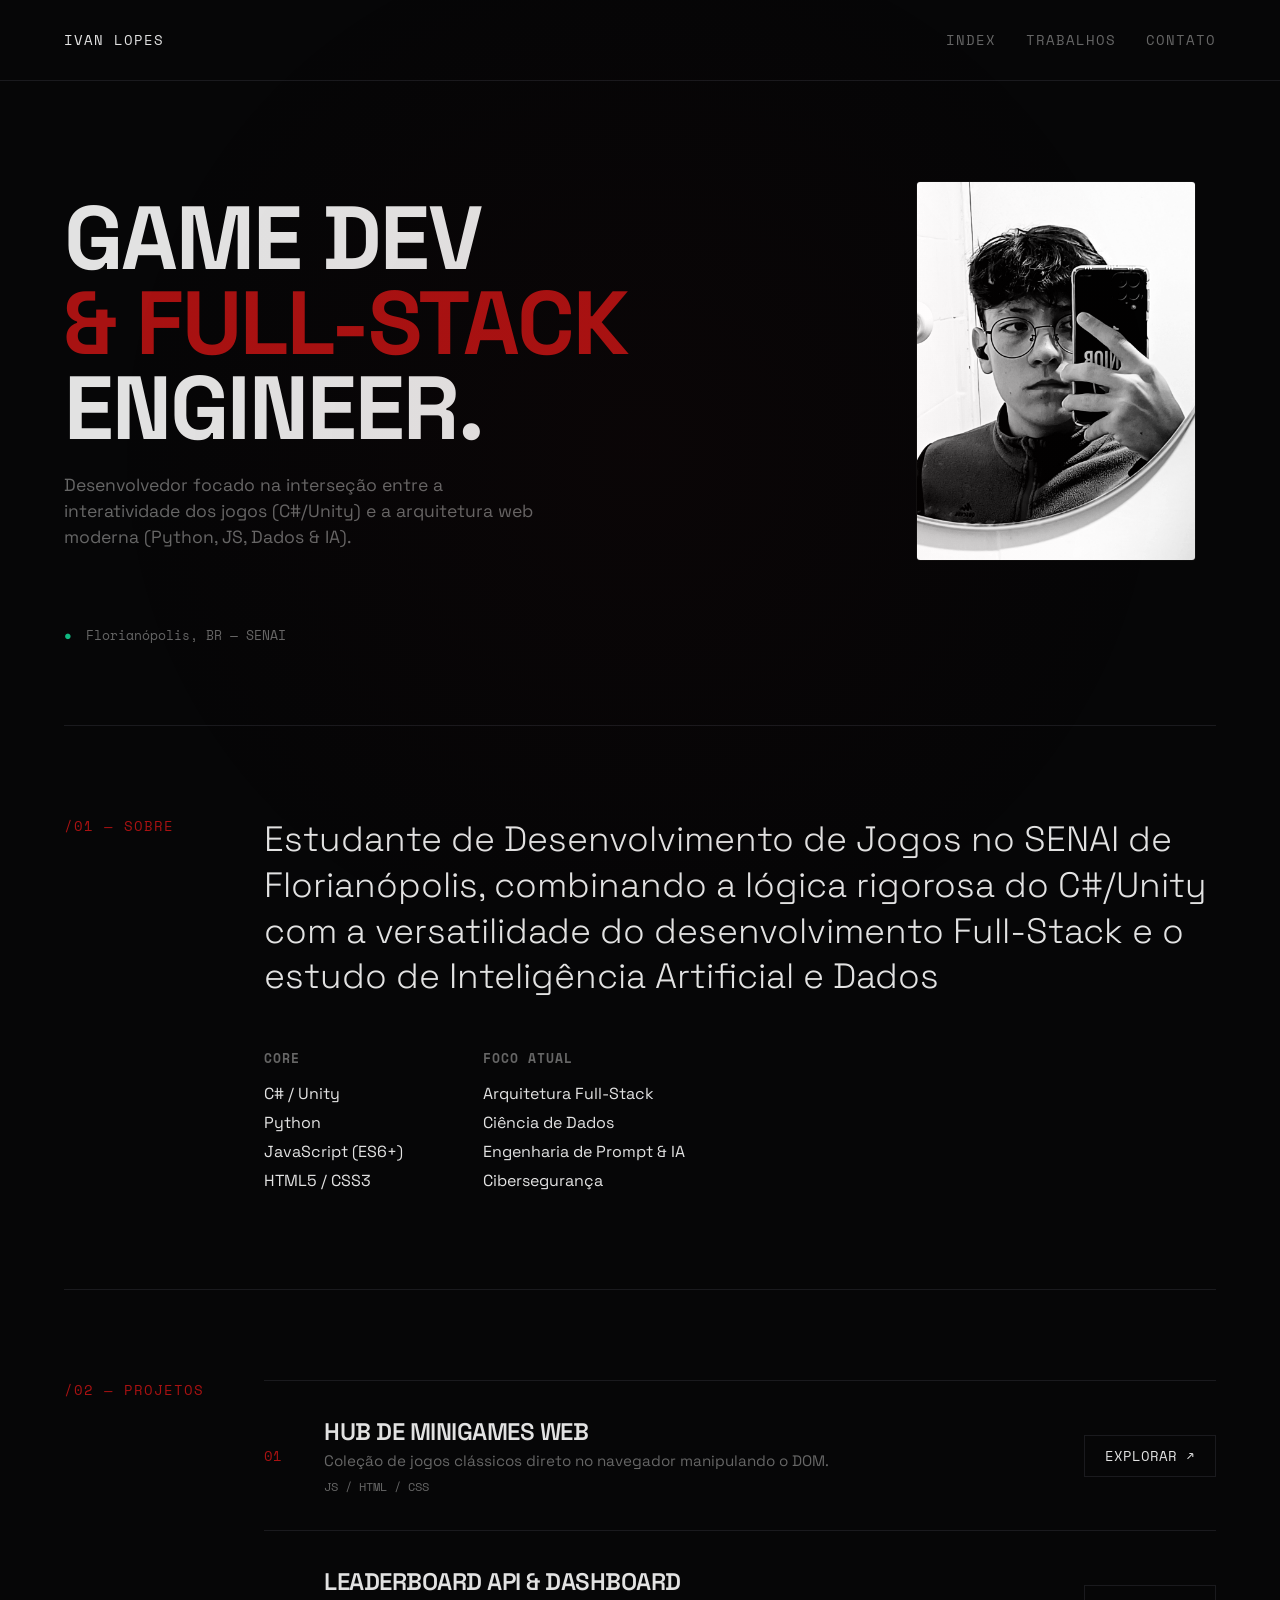
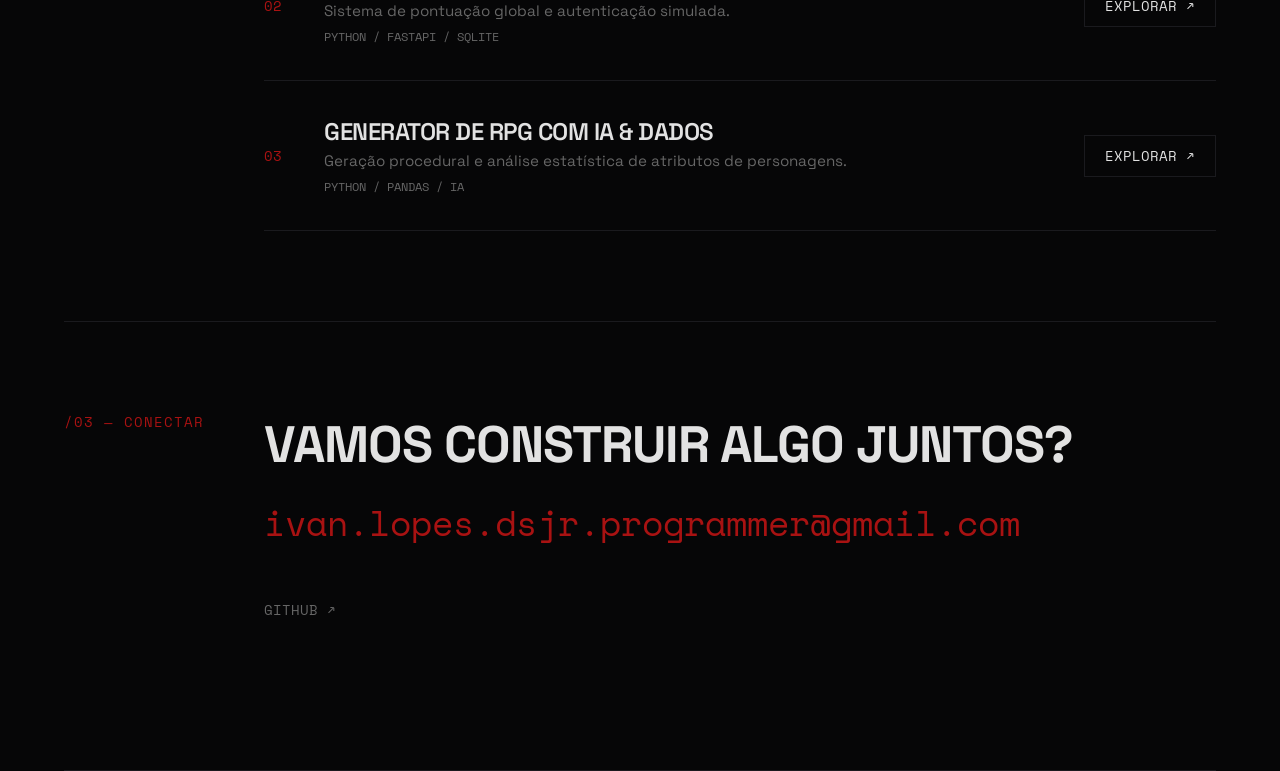
==== index.html @ 01b62b8e "Base Portifolio" ====
<!DOCTYPE html>
<html lang="pt-BR">
<head>
    <meta charset="UTF-8">
    <meta name="viewport" content="width=device-width, initial-scale=1.0">
    <title>Ivan Lopes | Game Dev & Full-Stack</title>
    <link rel="preconnect" href="https://fonts.googleapis.com">
    <link rel="preconnect" href="https://fonts.gstatic.com" crossorigin>
    <link href="https://fonts.googleapis.com/css2?family=Space+Grotesk:wght@300;400;600;700&family=Space+Mono&display=swap" rel="stylesheet">
    <link rel="stylesheet" href="style.css">
</head>
<body>

    <div class="noise-overlay"></div>

    <header>
        <div class="brand-id">IVAN LOPES<span></span></div>
        <nav>
            <a href="#sobre">INDEX</a>
            <a href="#projetos">TRABALHOS</a>
            <a href="#contato">CONTATO</a>
        </nav>
    </header>

    <main>
        <!-- Hero Editorial com Foto Integrada -->
        <section class="hero-editorial">
            <div class="hero-layout">
                <div class="hero-text-block">
                    <h1 class="hero-title">
                        GAME DEV<br>
                        <span class="red-accent">& FULL-STACK</span><br>
                        ENGINEER.
                    </h1>
                    <p class="bio-text">
                        Desenvolvedor focado na interseção entre a interatividade dos jogos (C#/Unity) e a arquitetura web moderna (Python, JS, Dados & IA).
                    </p>
                </div>
                <div class="hero-image-block">
                    <!-- Lembra-te de salvar a tua imagem como foto.jpg na mesma pasta -->
                    <img src="foto.jpg" alt="Ivan Lopes da Silva" class="profile-photo">
                </div>
            </div>

            <div class="hero-meta">
                <p class="status-tag"><span>●</span> Florianópolis, BR — SENAI</p>
            </div>
        </section>

        <!-- Seção Sobre -->
        <section id="sobre" class="editorial-section">
            <div class="section-label">/01 — SOBRE</div>
            <div class="editorial-content">
                <p class="big-statement">
                    Estudante de Desenvolvimento de Jogos no SENAI de Florianópolis, combinando a lógica rigorosa do C#/Unity com a versatilidade do desenvolvimento Full-Stack e o estudo de Inteligência Artificial e Dados
                </p>
                <div class="skills-list">
                    <div class="skill-column">
                        <h4>CORE</h4>
                        <ul>
                            <li>C# / Unity</li>
                            <li>Python</li>
                            <li>JavaScript (ES6+)</li>
                            <li>HTML5 / CSS3</li>
                        </ul>
                    </div>
                    <div class="skill-column">
                        <h4>FOCO ATUAL</h4>
                        <ul>
                            <li>Arquitetura Full-Stack</li>
                            <li>Ciência de Dados</li>
                            <li>Engenharia de Prompt & IA</li>
                            <li>Cibersegurança</li>
                        </ul>
                    </div>
                </div>
            </div>
        </section>

        <!-- Lista dos Protótipos -->
        <section id="projetos" class="editorial-section">
            <div class="section-label">/02 — PROJETOS</div>
            
            <div class="project-list">
                
                <article class="project-item">
                    <span class="p-num">01</span>
                    <div class="p-info">
                        <h3>HUB DE MINIGAMES WEB</h3>
                        <p>Coleção de jogos clássicos direto no navegador manipulando o DOM.</p>
                        <div class="p-techs">JS / HTML / CSS</div>
                    </div>
                    <a href="minigames.html" class="p-action">EXPLORAR ↗</a>
                </article>

                <article class="project-item">
                    <span class="p-num">02</span>
                    <div class="p-info">
                        <h3>LEADERBOARD API & DASHBOARD</h3>
                        <p>Sistema de pontuação global e autenticação simulada.</p>
                        <div class="p-techs">PYTHON / FASTAPI / SQLITE</div>
                    </div>
                    <a href="leaderboard.html" class="p-action">EXPLORAR ↗</a>
                </article>

                <article class="project-item">
                    <span class="p-num">03</span>
                    <div class="p-info">
                        <h3>GENERATOR DE RPG COM IA & DADOS</h3>
                        <p>Geração procedural e análise estatística de atributos de personagens.</p>
                        <div class="p-techs">PYTHON / PANDAS / IA</div>
                    </div>
                    <a href="generator.html" class="p-action">EXPLORAR ↗</a>
                </article>

            </div>
        </section>

        <!-- Footer -->
        <footer id="contato" class="editorial-section">
            <div class="section-label">/03 — CONECTAR</div>
            <div class="footer-main">
                <h2>VAMOS CONSTRUIR ALGO JUNTOS?</h2>
                <a href="mailto:ivan.lopes.dsjr.programmer@gmail.com" class="email-link">ivan.lopes.dsjr.programmer@gmail.com</a>
                
                <div class="footer-nav">
                    <a href="https://github.com" target="_blank">GITHUB ↗</a>
                </div>
            </div>
            <div class="copyright
---- style.css ----
/* RESET & BASE */
* {
    margin: 0;
    padding: 0;
    box-sizing: border-box;
}

:root {
    --bg-color: #060607;
    --text-color: #E2E2E2;
    --text-muted: #666666;
    --accent-red: #A81212;
    --accent-red-hover: #E61C1C;
    --accent-green: #10B981;
    --line-color: #1A1A1E;
    --font-main: 'Space Grotesk', sans-serif;
    --font-mono: 'Space Mono', monospace;
}

html {
    scroll-behavior: smooth;
    background-color: var(--bg-color);
    color: var(--text-color);
    font-family: var(--font-main);
}

body {
    overflow-x: hidden;
}

/* OVERLAY DE RUÍDO SUTIL */
.noise-overlay {
    position: fixed;
    top: 0; left: 0; width: 100vw; height: 100vh;
    background: radial-gradient(circle, rgba(168, 18, 18, 0.03) 0%, rgba(0,0,0,0) 70%);
    pointer-events: none;
    z-index: 999;
}

/* HEADER MINIMALISTA */
header {
    display: flex;
    justify-content: space-between;
    align-items: center;
    padding: 30px 5vw;
    border-bottom: 1px solid var(--line-color);
    font-family: var(--font-mono);
    font-size: 0.85rem;
    letter-spacing: 1px;
}

.brand-id span {
    color: var(--accent-red);
}

nav {
    display: flex;
    gap: 30px;
}

nav a {
    color: var(--text-muted);
    text-decoration: none;
    transition: color 0.3s;
}

nav a:hover {
    color: var(--accent-red-hover);
}

/* MAIN LAYOUT CONTAINER */
main {
    max-width: 1300px;
    margin: 0 auto;
    padding: 0 5vw;
}

/* HERO EDITORIAL COM FOTO */
.hero-editorial {
    padding: 100px 0 80px 0;
    border-bottom: 1px solid var(--line-color);
}

.hero-layout {
    display: grid;
    grid-template-columns: 1fr 300px;
    gap: 40px;
    align-items: center;
}

.hero-title {
    font-size: clamp(2.8rem, 7vw, 6.5rem);
    font-weight: 700;
    line-height: 0.95;
    letter-spacing: -2px;
    text-transform: uppercase;
}

.red-accent {
    color: var(--accent-red);
}

.hero-image-block {
    position: relative;
    width: 100%;
    max-width: 280px;
}

/* FOTO DO PERFIL CORRIGIDA */
.profile-photo {
    width: 100%;
    height: 380px;
    object-fit: cover;
    border-radius: 4px;
    border: 1px solid var(--line-color);
    filter: grayscale(100%) contrast(110%);
    transition: all 0.3s ease;
}

.profile-photo:hover {
    filter: grayscale(0%);
    border-color: var(--accent-red-hover);
    box-shadow: 0 0 15px rgba(168, 18, 18, 0.3);
}

.hero-meta {
    display: flex;
    justify-content: space-between;
    align-items: flex-end;
    margin-top: 60px;
    flex-wrap: wrap;
    gap: 30px;
}

.status-tag {
    font-family: var(--font-mono);
    font-size: 0.8rem;
    color: var(--text-muted);
}

.status-tag span {
    color: var(--accent-green);
    margin-right: 6px;
}

.bio-text {
    max-width: 480px;
    font-size: 1.1rem;
    color: var(--text-muted);
    line-height: 1.5;
    margin-top: 20px;
}

/* ESTRUTURA EDITORIAL / SEÇÕES */
.editorial-section {
    display: grid;
    grid-template-columns: 200px 1fr;
    padding: 90px 0;
    border-bottom: 1px solid var(--line-color);
}

.section-label {
    font-family: var(--font-mono);
    font-size: 0.85rem;
    color: var(--accent-red);
    letter-spacing: 1px;
}

.big-statement {
    font-size: clamp(1.4rem, 3vw, 2.2rem);
    font-weight: 300;
    line-height: 1.3;
    margin-bottom: 50px;
}

.skills-list {
    display: flex;
    gap: 80px;
}

.skill-column h4 {
    font-family: var(--font-mono);
    font-size: 0.8rem;
    color: var(--text-muted);
    margin-bottom: 15px;
    letter-spacing: 1px;
}

.skill-column ul {
    list-style: none;
}

.skill-column li {
    font-size: 1rem;
    margin-bottom: 8px;
    color: var(--text-color);
}

/* LISTA DE PROJETOS */
.project-list {
    display: flex;
    flex-direction: column;
}

.project-item {
    display: grid;
    grid-template-columns: 60px 1fr auto;
    align-items: center;
    padding: 35px 0;
    border-bottom: 1px solid var(--line-color);
    transition: background 0.3s;
}

.project-item:first-child {
    border-top: 1px solid var(--line-color);
}

.project-item:hover {
    background-color: rgba(168, 18, 18, 0.03);
}

.p-num {
    font-family: var(--font-mono);
    font-size: 0.9rem;
    color: var(--accent-red);
}

.p-info h3 {
    font-size: 1.5rem;
    font-weight: 600;
    letter-spacing: -0.5px;
    margin-bottom: 4px;
}

.p-info p {
    font-size: 0.95rem;
    color: var(--text-muted);
}

.p-techs {
    font-family: var(--font-mono);
    font-size: 0.75rem;
    color: var(--text-muted);
    margin-top: 8px;
}

.p-action {
    font-family: var(--font-mono);
    font-size: 0.85rem;
    color: var(--text-color);
    text-decoration: none;
    padding: 10px 20px;
    border: 1px solid var(--line-color);
    transition: all 0.3s;
}

.p-action:hover {
    border-color: var(--accent-red-hover);
    color: var(--accent-red-hover);
}

/* FOOTER EDITORIAL */
.footer-main h2 {
    font-size: clamp(1.8rem, 4vw, 3.5rem);
    font-weight: 700;
    letter-spacing: -1px;
    margin-bottom: 20px;
}

.email-link {
    display: inline-block;
    font-size: clamp(1.2rem, 3vw, 2.2rem);
    color: var(--accent-red);
    text-decoration: none;
    font-family: var(--font-mono);
    margin-bottom: 50px;
    transition: color 0.3s;
}

.email-link:hover {
    color: var(--accent-red-hover);
}

.footer-nav {
    display: flex;
    gap: 30px;
    margin-bottom: 60px;
}

.footer-nav a {
    font-family: var(--font-mono);
    color: var(--text-muted);
    text-decoration: none;
    font-size: 0.9rem;
    transition: color 0.3s;
}

.footer-nav a:hover {
    color: var(--text-color);
}

.copyright-line {
    display: flex;
    justify-content: space-between;
    font-family: var(--font-mono);
    font-size: 0.75rem;
    color: var(--text-muted);
    padding-top: 30px;
    border-top: 1px solid var(--line-color);
}

/* RESPONSIVIDADE */
@media (max-width: 850px) {
    .hero-layout {
        grid-template-columns: 1fr;
    }
    
    .hero-image-block {
        max-width: 100%;
        margin-top: 20px;
    }

    .profile-photo {
        height: 320px;
    }

    .editorial-section {
        grid-template-columns: 1fr;
        gap: 20px;
        padding: 50px 0;
    }

    .project-item {
        grid-template-columns: 1fr;
        gap: 15px;
    }

    .p-action {
        width: fit-content;
    }

    .skills-list {
        flex-direction: column;
        gap: 30px;
    }
}
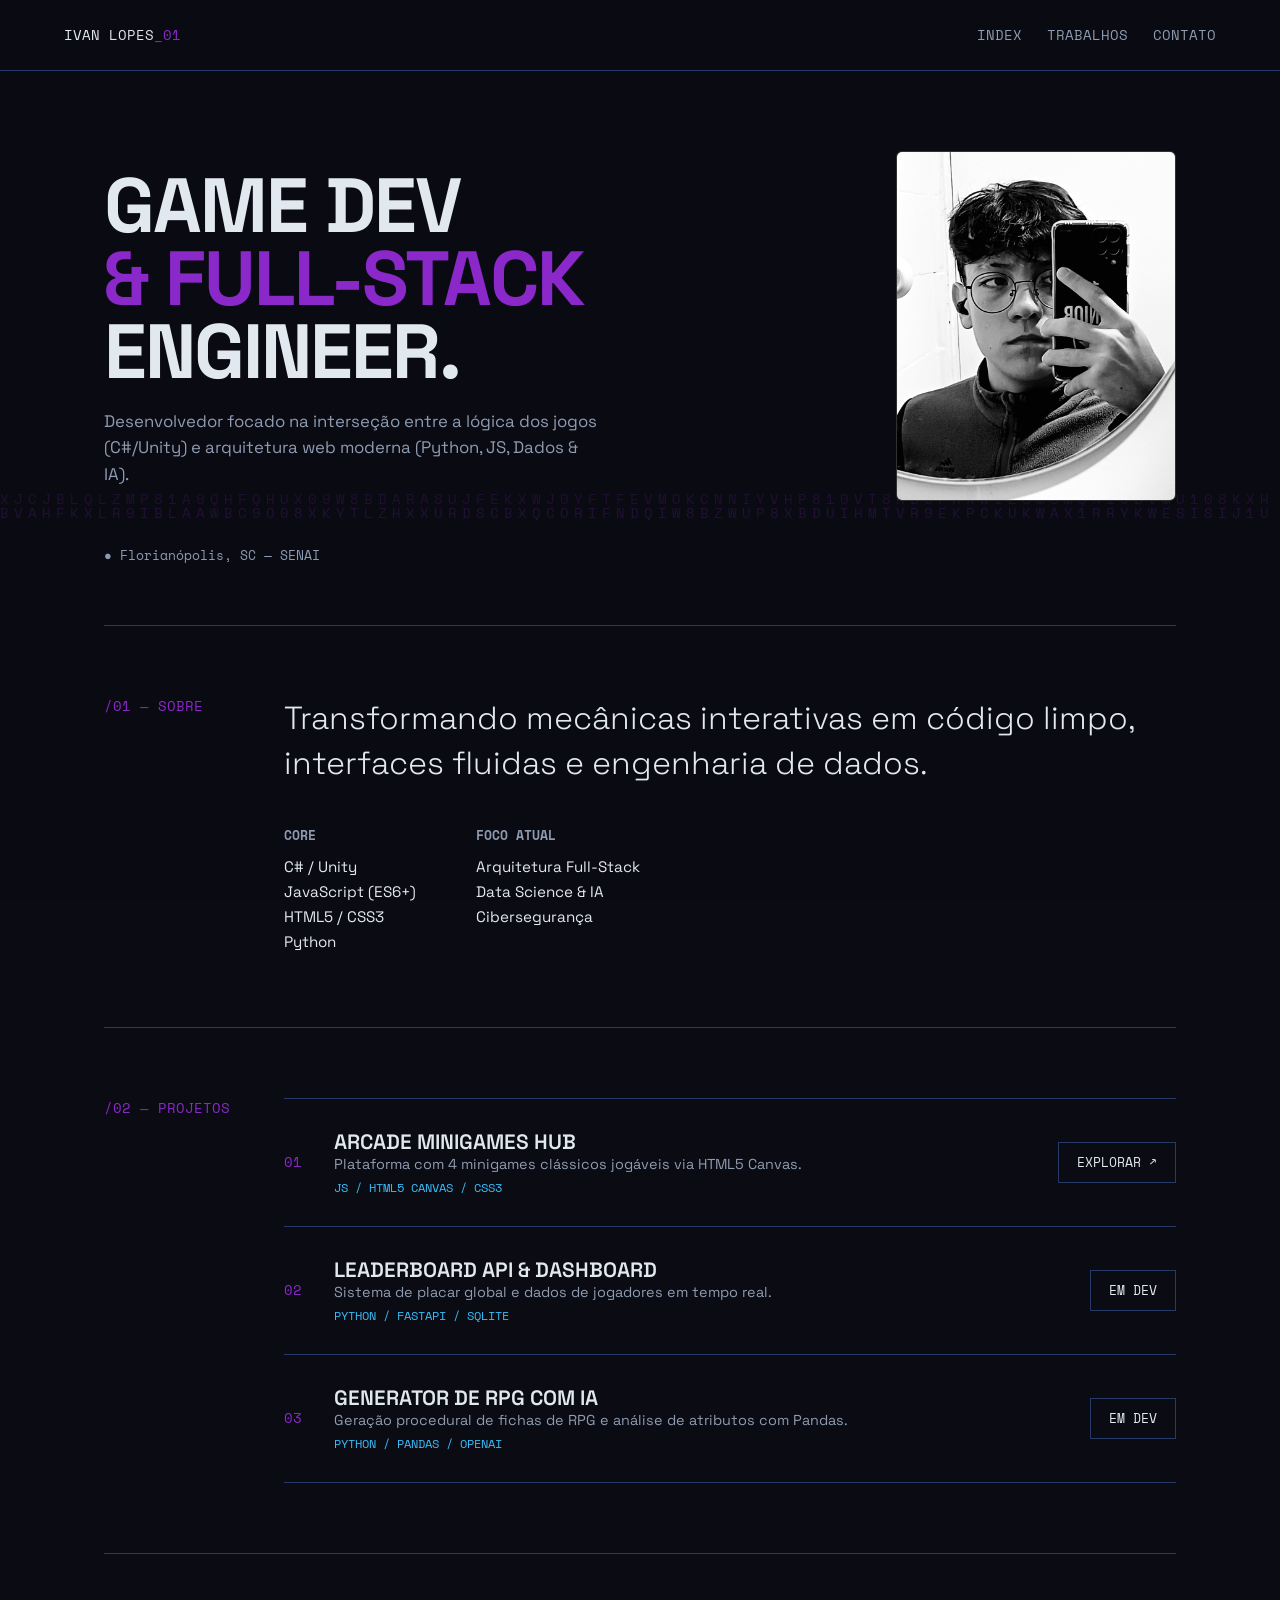
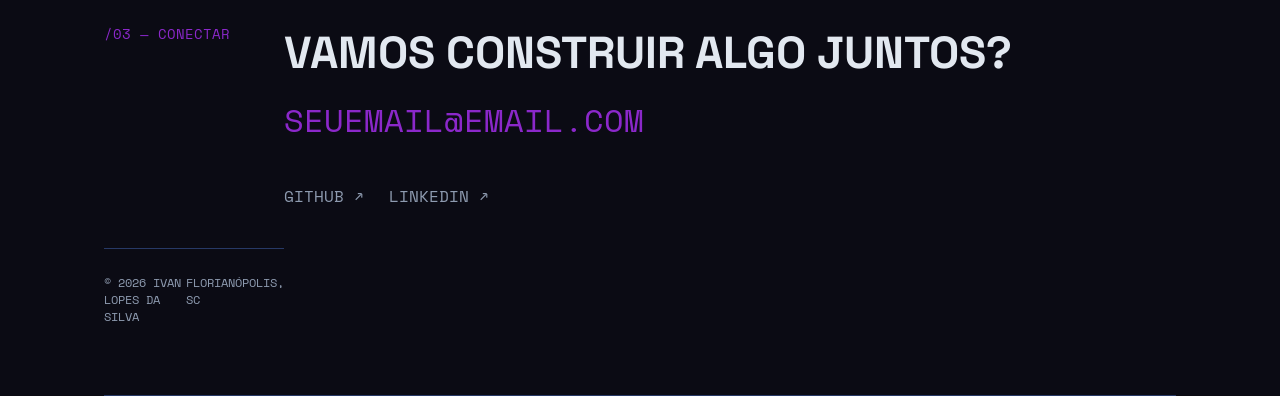
==== commit 943b837f: "General Update" ====
--- a/index.html
+++ b/index.html
@@ -6,15 +6,16 @@
     <title>Ivan Lopes | Game Dev & Full-Stack</title>
     <link rel="preconnect" href="https://fonts.googleapis.com">
     <link rel="preconnect" href="https://fonts.gstatic.com" crossorigin>
-    <link href="https://fonts.googleapis.com/css2?family=Space+Grotesk:wght@300;400;600;700&family=Space+Mono&display=swap" rel="stylesheet">
+    <link href="https://fonts.googleapis.com/css2?family=Space+Grotesk:wght@400;600;700&family=Space+Mono:wght@400;700&display=swap" rel="stylesheet">
     <link rel="stylesheet" href="style.css">
 </head>
 <body>
 
-    <div class="noise-overlay"></div>
+    <!-- Fogo / Chuva Digital de Fundo -->
+    <canvas id="bgCanvas"></canvas>
 
     <header>
-        <div class="brand-id">IVAN LOPES<span></span></div>
+        <div class="brand-id">IVAN LOPES<span>_01</span></div>
         <nav>
             <a href="#sobre">INDEX</a>
             <a href="#projetos">TRABALHOS</a>
@@ -23,53 +24,49 @@
     </header>
 
     <main>
-        <!-- Hero Editorial com Foto Integrada -->
         <section class="hero-editorial">
             <div class="hero-layout">
                 <div class="hero-text-block">
                     <h1 class="hero-title">
                         GAME DEV<br>
-                        <span class="red-accent">& FULL-STACK</span><br>
+                        <span class="purple-accent">& FULL-STACK</span><br>
                         ENGINEER.
                     </h1>
                     <p class="bio-text">
-                        Desenvolvedor focado na interseção entre a interatividade dos jogos (C#/Unity) e a arquitetura web moderna (Python, JS, Dados & IA).
+                        Desenvolvedor focado na interseção entre a lógica dos jogos (C#/Unity) e arquitetura web moderna (Python, JS, Dados & IA).
                     </p>
                 </div>
                 <div class="hero-image-block">
-                    <!-- Lembra-te de salvar a tua imagem como foto.jpg na mesma pasta -->
-                    <img src="foto.jpg" alt="Ivan Lopes da Silva" class="profile-photo">
+                    <img src="foto.jpg" alt="Ivan Lopes" class="profile-photo">
                 </div>
             </div>
 
             <div class="hero-meta">
-                <p class="status-tag"><span>●</span> Florianópolis, BR — SENAI</p>
+                <p>● Florianópolis, SC — SENAI</p>
             </div>
         </section>
 
-        <!-- Seção Sobre -->
         <section id="sobre" class="editorial-section">
             <div class="section-label">/01 — SOBRE</div>
             <div class="editorial-content">
                 <p class="big-statement">
-                    Estudante de Desenvolvimento de Jogos no SENAI de Florianópolis, combinando a lógica rigorosa do C#/Unity com a versatilidade do desenvolvimento Full-Stack e o estudo de Inteligência Artificial e Dados
+                    Transformando mecânicas interativas em código limpo, interfaces fluidas e engenharia de dados.
                 </p>
                 <div class="skills-list">
                     <div class="skill-column">
                         <h4>CORE</h4>
                         <ul>
                             <li>C# / Unity</li>
-                            <li>Python</li>
                             <li>JavaScript (ES6+)</li>
                             <li>HTML5 / CSS3</li>
+                            <li>Python</li>
                         </ul>
                     </div>
                     <div class="skill-column">
                         <h4>FOCO ATUAL</h4>
                         <ul>
                             <li>Arquitetura Full-Stack</li>
-                            <li>Ciência de Dados</li>
-                            <li>Engenharia de Prompt & IA</li>
+                            <li>Data Science & IA</li>
                             <li>Cibersegurança</li>
                         </ul>
                     </div>
@@ -77,18 +74,16 @@
             </div>
         </section>
 
-        <!-- Lista dos Protótipos -->
         <section id="projetos" class="editorial-section">
             <div class="section-label">/02 — PROJETOS</div>
-            
             <div class="project-list">
                 
                 <article class="project-item">
                     <span class="p-num">01</span>
                     <div class="p-info">
-                        <h3>HUB DE MINIGAMES WEB</h3>
-                        <p>Coleção de jogos clássicos direto no navegador manipulando o DOM.</p>
-                        <div class="p-techs">JS / HTML / CSS</div>
+                        <h3>ARCADE MINIGAMES HUB</h3>
+                        <p>Plataforma com 4 minigames clássicos jogáveis via HTML5 Canvas.</p>
+                        <div class="p-techs">JS / HTML5 CANVAS / CSS3</div>
                     </div>
                     <a href="minigames.html" class="p-action">EXPLORAR ↗</a>
                 </article>
@@ -97,34 +92,78 @@
                     <span class="p-num">02</span>
                     <div class="p-info">
                         <h3>LEADERBOARD API & DASHBOARD</h3>
-                        <p>Sistema de pontuação global e autenticação simulada.</p>
+                        <p>Sistema de placar global e dados de jogadores em tempo real.</p>
                         <div class="p-techs">PYTHON / FASTAPI / SQLITE</div>
                     </div>
-                    <a href="leaderboard.html" class="p-action">EXPLORAR ↗</a>
+                    <a href="#" class="p-action">EM DEV</a>
                 </article>
 
                 <article class="project-item">
                     <span class="p-num">03</span>
                     <div class="p-info">
-                        <h3>GENERATOR DE RPG COM IA & DADOS</h3>
-                        <p>Geração procedural e análise estatística de atributos de personagens.</p>
-                        <div class="p-techs">PYTHON / PANDAS / IA</div>
+                        <h3>GENERATOR DE RPG COM IA</h3>
+                        <p>Geração procedural de fichas de RPG e análise de atributos com Pandas.</p>
+                        <div class="p-techs">PYTHON / PANDAS / OPENAI</div>
                     </div>
-                    <a href="generator.html" class="p-action">EXPLORAR ↗</a>
+                    <a href="#" class="p-action">EM DEV</a>
                 </article>
 
             </div>
         </section>
 
-        <!-- Footer -->
         <footer id="contato" class="editorial-section">
             <div class="section-label">/03 — CONECTAR</div>
             <div class="footer-main">
                 <h2>VAMOS CONSTRUIR ALGO JUNTOS?</h2>
-                <a href="mailto:ivan.lopes.dsjr.programmer@gmail.com" class="email-link">ivan.lopes.dsjr.programmer@gmail.com</a>
+                <a href="mailto:seuemail@email.com" class="email-link">SEUEMAIL@EMAIL.COM</a>
                 
                 <div class="footer-nav">
                     <a href="https://github.com" target="_blank">GITHUB ↗</a>
+                    <a href="https://linkedin.com" target="_blank">LINKEDIN ↗</a>
                 </div>
             </div>
-            <div class="copyright+            <div class="copyright-line">
+                <span>© 2026 IVAN LOPES DA SILVA</span>
+                <span>FLORIANÓPOLIS, SC</span>
+            </div>
+        </footer>
+    </main>
+
+    <!-- Script da Chuva Digital de Fundo -->
+    <script>
+        const bgCanvas = document.getElementById('bgCanvas');
+        const bgCtx = bgCanvas.getContext('2d');
+
+        function resizeCanvas() {
+            bgCanvas.width = window.innerWidth;
+            bgCanvas.height = window.innerHeight;
+        }
+        resizeCanvas();
+        window.addEventListener('resize', resizeCanvas);
+
+        const chars = '0189ABCDEFHIJKLMNOPQRSTUVWXYZ';
+        const fontSize = 14;
+        let columns = Math.floor(bgCanvas.width / fontSize);
+        let drops = Array(columns).fill(1);
+
+        function drawBackground() {
+            bgCtx.fillStyle = 'rgba(11, 11, 20, 0.12)';
+            bgCtx.fillRect(0, 0, bgCanvas.width, bgCanvas.height);
+
+            bgCtx.fillStyle = '#8b28ca';
+            bgCtx.font = fontSize + 'px "Space Mono"';
+
+            for (let i = 0; i < drops.length; i++) {
+                const text = chars[Math.floor(Math.random() * chars.length)];
+                bgCtx.fillText(text, i * fontSize, drops[i] * fontSize);
+
+                if (drops[i] * fontSize > bgCanvas.height && Math.random() > 0.975) {
+                    drops[i] = 0;
+                }
+                drops[i]++;
+            }
+        }
+        setInterval(drawBackground, 40);
+    </script>
+</body>
+</html>
--- a/style.css
+++ b/style.css
@@ -6,13 +6,17 @@
 }
 
 :root {
-    --bg-color: #060607;
-    --text-color: #E2E2E2;
-    --text-muted: #666666;
-    --accent-red: #A81212;
-    --accent-red-hover: #E61C1C;
-    --accent-green: #10B981;
-    --line-color: #1A1A1E;
+    /* Paleta extraída do print (Harmonia Análoga) */
+    --bg-color: #0b0b14;            /* Fundo escuro noturno */
+    --surface-color: #191766;       /* Azul marinho profundo */
+    --surface-hover: #273966;       /* Azul médio petróleo */
+    --accent-purple: #480666;      /* Roxo vibrante */
+    --accent-violet: #8b28ca;      /* Violeta neon para destaques */
+    --accent-cyan: #38bdf8;        /* Ciano para contraste limpo */
+    --text-color: #e2e8f0;
+    --text-muted: #8e9bb0;
+    --line-color: #273966;
+    
     --font-main: 'Space Grotesk', sans-serif;
     --font-mono: 'Space Mono', monospace;
 }
@@ -26,15 +30,19 @@
 
 body {
     overflow-x: hidden;
-}
-
-/* OVERLAY DE RUÍDO SUTIL */
-.noise-overlay {
+    position: relative;
+}
+
+/* CANVAS DE DADOS NO FUNDO */
+#bgCanvas {
     position: fixed;
-    top: 0; left: 0; width: 100vw; height: 100vh;
-    background: radial-gradient(circle, rgba(168, 18, 18, 0.03) 0%, rgba(0,0,0,0) 70%);
+    top: 0;
+    left: 0;
+    width: 100vw;
+    height: 100vh;
+    z-index: -1;
+    opacity: 0.18;
     pointer-events: none;
-    z-index: 999;
 }
 
 /* HEADER MINIMALISTA */
@@ -42,20 +50,24 @@
     display: flex;
     justify-content: space-between;
     align-items: center;
-    padding: 30px 5vw;
-    border-bottom: 1px solid var(--line-color);
+    padding: 25px 5vw;
+    background: rgba(11, 11, 20, 0.85);
+    backdrop-filter: blur(10px);
+    border-bottom: 1px solid var(--line-color);
+    position: sticky;
+    top: 0;
+    z-index: 100;
     font-family: var(--font-mono);
     font-size: 0.85rem;
-    letter-spacing: 1px;
 }
 
 .brand-id span {
-    color: var(--accent-red);
+    color: var(--accent-violet);
 }
 
 nav {
     display: flex;
-    gap: 30px;
+    gap: 25px;
 }
 
 nav a {
@@ -65,125 +77,108 @@
 }
 
 nav a:hover {
-    color: var(--accent-red-hover);
-}
-
-/* MAIN LAYOUT CONTAINER */
+    color: var(--accent-cyan);
+}
+
+/* MAIN CONTAINER */
 main {
-    max-width: 1300px;
+    max-width: 1200px;
     margin: 0 auto;
     padding: 0 5vw;
 }
 
-/* HERO EDITORIAL COM FOTO */
+/* HERO EDITORIAL */
 .hero-editorial {
-    padding: 100px 0 80px 0;
+    padding: 80px 0 60px 0;
     border-bottom: 1px solid var(--line-color);
 }
 
 .hero-layout {
     display: grid;
-    grid-template-columns: 1fr 300px;
+    grid-template-columns: 1fr 280px;
     gap: 40px;
     align-items: center;
 }
 
 .hero-title {
-    font-size: clamp(2.8rem, 7vw, 6.5rem);
+    font-size: clamp(2.5rem, 6vw, 5.5rem);
     font-weight: 700;
     line-height: 0.95;
+    text-transform: uppercase;
     letter-spacing: -2px;
-    text-transform: uppercase;
-}
-
-.red-accent {
-    color: var(--accent-red);
+}
+
+.purple-accent {
+    color: var(--accent-violet);
 }
 
 .hero-image-block {
     position: relative;
     width: 100%;
-    max-width: 280px;
-}
-
-/* FOTO DO PERFIL CORRIGIDA */
+}
+
 .profile-photo {
     width: 100%;
-    height: 380px;
+    height: 350px;
     object-fit: cover;
-    border-radius: 4px;
+    border-radius: 6px;
     border: 1px solid var(--line-color);
     filter: grayscale(100%) contrast(110%);
-    transition: all 0.3s ease;
+    transition: all 0.4s ease;
 }
 
 .profile-photo:hover {
     filter: grayscale(0%);
-    border-color: var(--accent-red-hover);
-    box-shadow: 0 0 15px rgba(168, 18, 18, 0.3);
+    border-color: var(--accent-violet);
+    box-shadow: 0 0 25px rgba(139, 40, 202, 0.3);
 }
 
 .hero-meta {
-    display: flex;
-    justify-content: space-between;
-    align-items: flex-end;
-    margin-top: 60px;
-    flex-wrap: wrap;
-    gap: 30px;
-}
-
-.status-tag {
+    margin-top: 40px;
     font-family: var(--font-mono);
     font-size: 0.8rem;
     color: var(--text-muted);
 }
 
-.status-tag span {
-    color: var(--accent-green);
-    margin-right: 6px;
-}
-
 .bio-text {
-    max-width: 480px;
-    font-size: 1.1rem;
-    color: var(--text-muted);
-    line-height: 1.5;
+    max-width: 500px;
+    font-size: 1.05rem;
+    color: var(--text-muted);
+    line-height: 1.6;
     margin-top: 20px;
 }
 
 /* ESTRUTURA EDITORIAL / SEÇÕES */
 .editorial-section {
     display: grid;
-    grid-template-columns: 200px 1fr;
-    padding: 90px 0;
+    grid-template-columns: 180px 1fr;
+    padding: 70px 0;
     border-bottom: 1px solid var(--line-color);
 }
 
 .section-label {
     font-family: var(--font-mono);
     font-size: 0.85rem;
-    color: var(--accent-red);
-    letter-spacing: 1px;
+    color: var(--accent-violet);
 }
 
 .big-statement {
-    font-size: clamp(1.4rem, 3vw, 2.2rem);
+    font-size: clamp(1.3rem, 2.5vw, 2rem);
     font-weight: 300;
-    line-height: 1.3;
-    margin-bottom: 50px;
+    line-height: 1.4;
+    margin-bottom: 40px;
 }
 
 .skills-list {
     display: flex;
-    gap: 80px;
+    gap: 60px;
 }
 
 .skill-column h4 {
     font-family: var(--font-mono);
     font-size: 0.8rem;
     color: var(--text-muted);
-    margin-bottom: 15px;
-    letter-spacing: 1px;
+    margin-bottom: 12px;
 }
 
 .skill-column ul {
@@ -191,9 +186,8 @@
 }
 
 .skill-column li {
-    font-size: 1rem;
-    margin-bottom: 8px;
-    color: var(--text-color);
+    font-size: 0.95rem;
+    margin-bottom: 6px;
 }
 
 /* LISTA DE PROJETOS */
@@ -204,9 +198,9 @@
 
 .project-item {
     display: grid;
-    grid-template-columns: 60px 1fr auto;
+    grid-template-columns: 50px 1fr auto;
     align-items: center;
-    padding: 35px 0;
+    padding: 30px 0;
     border-bottom: 1px solid var(--line-color);
     transition: background 0.3s;
 }
@@ -216,87 +210,74 @@
 }
 
 .project-item:hover {
-    background-color: rgba(168, 18, 18, 0.03);
+    background: rgba(39, 57, 102, 0.15);
 }
 
 .p-num {
     font-family: var(--font-mono);
+    font-size: 0.85rem;
+    color: var(--accent-violet);
+}
+
+.p-info h3 {
+    font-size: 1.3rem;
+    font-weight: 600;
+}
+
+.p-info p {
     font-size: 0.9rem;
-    color: var(--accent-red);
-}
-
-.p-info h3 {
-    font-size: 1.5rem;
-    font-weight: 600;
-    letter-spacing: -0.5px;
-    margin-bottom: 4px;
-}
-
-.p-info p {
-    font-size: 0.95rem;
     color: var(--text-muted);
 }
 
 .p-techs {
     font-family: var(--font-mono);
     font-size: 0.75rem;
-    color: var(--text-muted);
-    margin-top: 8px;
+    color: var(--accent-cyan);
+    margin-top: 6px;
 }
 
 .p-action {
     font-family: var(--font-mono);
-    font-size: 0.85rem;
+    font-size: 0.8rem;
     color: var(--text-color);
     text-decoration: none;
-    padding: 10px 20px;
+    padding: 10px 18px;
     border: 1px solid var(--line-color);
+    background: var(--bg-color);
     transition: all 0.3s;
 }
 
 .p-action:hover {
-    border-color: var(--accent-red-hover);
-    color: var(--accent-red-hover);
-}
-
-/* FOOTER EDITORIAL */
+    border-color: var(--accent-violet);
+    color: var(--accent-violet);
+}
+
+/* FOOTER */
 .footer-main h2 {
-    font-size: clamp(1.8rem, 4vw, 3.5rem);
+    font-size: clamp(1.5rem, 3.5vw, 3rem);
     font-weight: 700;
-    letter-spacing: -1px;
-    margin-bottom: 20px;
+    margin-bottom: 15px;
 }
 
 .email-link {
     display: inline-block;
-    font-size: clamp(1.2rem, 3vw, 2.2rem);
-    color: var(--accent-red);
-    text-decoration: none;
-    font-family: var(--font-mono);
-    margin-bottom: 50px;
-    transition: color 0.3s;
-}
-
-.email-link:hover {
-    color: var(--accent-red-hover);
+    font-size: clamp(1.1rem, 2.5vw, 2rem);
+    color: var(--accent-violet);
+    text-decoration: none;
+    font-family: var(--font-mono);
+    margin-bottom: 40px;
 }
 
 .footer-nav {
     display: flex;
-    gap: 30px;
-    margin-bottom: 60px;
+    gap: 25px;
+    margin-bottom: 40px;
 }
 
 .footer-nav a {
     font-family: var(--font-mono);
     color: var(--text-muted);
     text-decoration: none;
-    font-size: 0.9rem;
-    transition: color 0.3s;
-}
-
-.footer-nav a:hover {
-    color: var(--text-color);
 }
 
 .copyright-line {
@@ -305,42 +286,13 @@
     font-family: var(--font-mono);
     font-size: 0.75rem;
     color: var(--text-muted);
-    padding-top: 30px;
+    padding-top: 25px;
     border-top: 1px solid var(--line-color);
 }
 
-/* RESPONSIVIDADE */
-@media (max-width: 850px) {
-    .hero-layout {
-        grid-template-columns: 1fr;
-    }
-    
-    .hero-image-block {
-        max-width: 100%;
-        margin-top: 20px;
-    }
-
-    .profile-photo {
-        height: 320px;
-    }
-
-    .editorial-section {
+@media (max-width: 800px) {
+    .hero-layout, .editorial-section, .project-item {
         grid-template-columns: 1fr;
         gap: 20px;
-        padding: 50px 0;
-    }
-
-    .project-item {
-        grid-template-columns: 1fr;
-        gap: 15px;
-    }
-
-    .p-action {
-        width: fit-content;
-    }
-
-    .skills-list {
-        flex-direction: column;
-        gap: 30px;
     }
 }
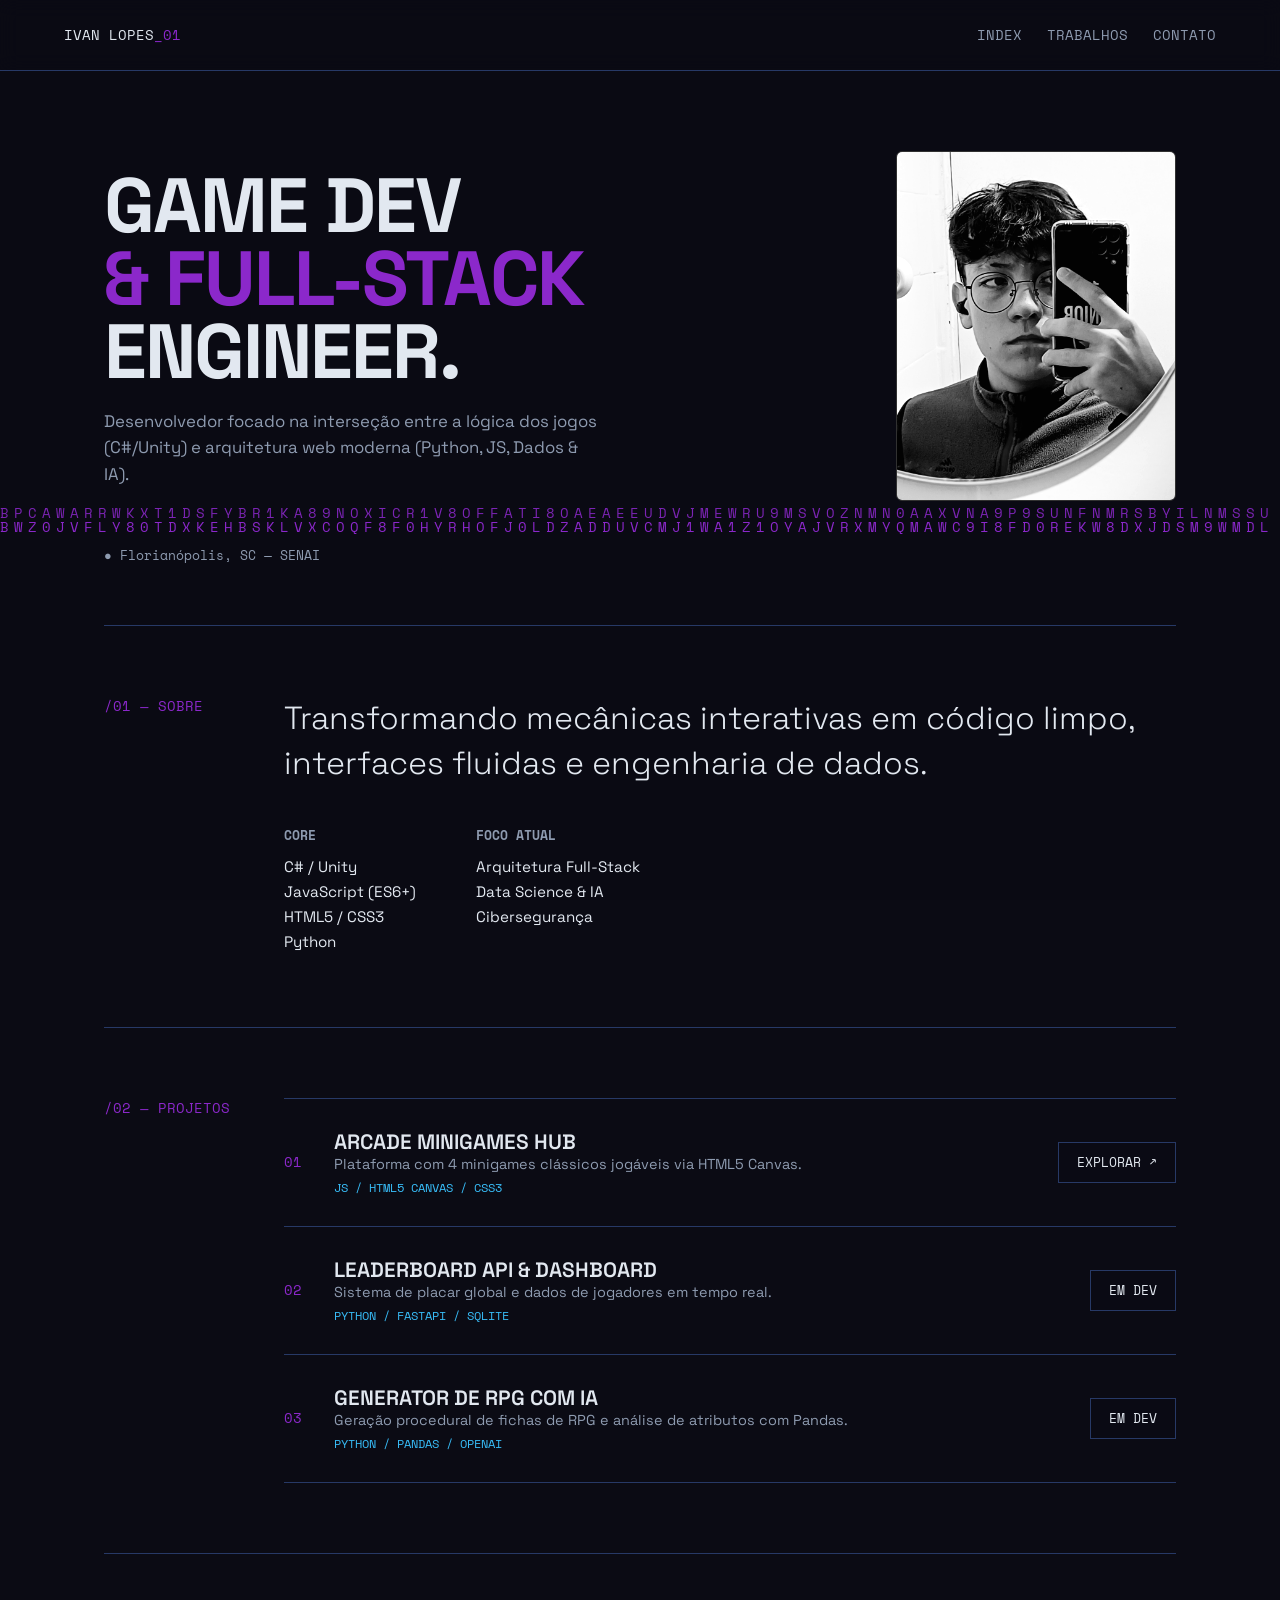
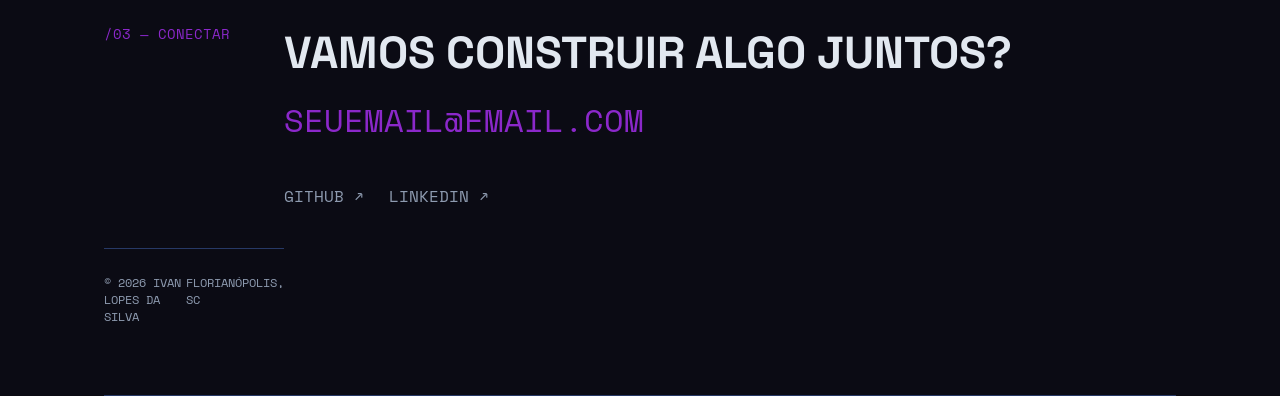
==== commit be083d7e: "Right Update" ====
--- a/index.html
+++ b/index.html
@@ -11,7 +11,7 @@
 </head>
 <body>
 
-    <!-- Fogo / Chuva Digital de Fundo -->
+    <!-- Canvas de Chuva Digital no Fundo -->
     <canvas id="bgCanvas"></canvas>
 
     <header>
@@ -129,7 +129,6 @@
         </footer>
     </main>
 
-    <!-- Script da Chuva Digital de Fundo -->
     <script>
         const bgCanvas = document.getElementById('bgCanvas');
         const bgCtx = bgCanvas.getContext('2d');
--- a/style.css
+++ b/style.css
@@ -6,13 +6,12 @@
 }
 
 :root {
-    /* Paleta extraída do print (Harmonia Análoga) */
-    --bg-color: #0b0b14;            /* Fundo escuro noturno */
-    --surface-color: #191766;       /* Azul marinho profundo */
-    --surface-hover: #273966;       /* Azul médio petróleo */
-    --accent-purple: #480666;      /* Roxo vibrante */
-    --accent-violet: #8b28ca;      /* Violeta neon para destaques */
-    --accent-cyan: #38bdf8;        /* Ciano para contraste limpo */
+    --bg-color: #0b0b14;
+    --surface-color: #191766;
+    --surface-hover: #273966;
+    --accent-purple: #480666;
+    --accent-violet: #8b28ca;
+    --accent-cyan: #38bdf8;
     --text-color: #e2e8f0;
     --text-muted: #8e9bb0;
     --line-color: #273966;
@@ -31,17 +30,17 @@
 body {
     overflow-x: hidden;
     position: relative;
-}
-
-/* CANVAS DE DADOS NO FUNDO */
+    min-height: 100vh;
+}
+
+/* CANVAS DE FUNDO FIXO */
 #bgCanvas {
     position: fixed;
     top: 0;
     left: 0;
     width: 100vw;
     height: 100vh;
-    z-index: -1;
-    opacity: 0.18;
+    z-index: -999;
     pointer-events: none;
 }
 
@@ -51,7 +50,7 @@
     justify-content: space-between;
     align-items: center;
     padding: 25px 5vw;
-    background: rgba(11, 11, 20, 0.85);
+    background: rgba(11, 11, 20, 0.9);
     backdrop-filter: blur(10px);
     border-bottom: 1px solid var(--line-color);
     position: sticky;
@@ -85,6 +84,8 @@
     max-width: 1200px;
     margin: 0 auto;
     padding: 0 5vw;
+    position: relative;
+    z-index: 2;
 }
 
 /* HERO EDITORIAL */
@@ -148,7 +149,7 @@
     margin-top: 20px;
 }
 
-/* ESTRUTURA EDITORIAL / SEÇÕES */
+/* SEÇÕES EDITORIAIS */
 .editorial-section {
     display: grid;
     grid-template-columns: 180px 1fr;
@@ -243,7 +244,7 @@
     text-decoration: none;
     padding: 10px 18px;
     border: 1px solid var(--line-color);
-    background: var(--bg-color);
+    background: rgba(11, 11, 20, 0.8);
     transition: all 0.3s;
 }
 
